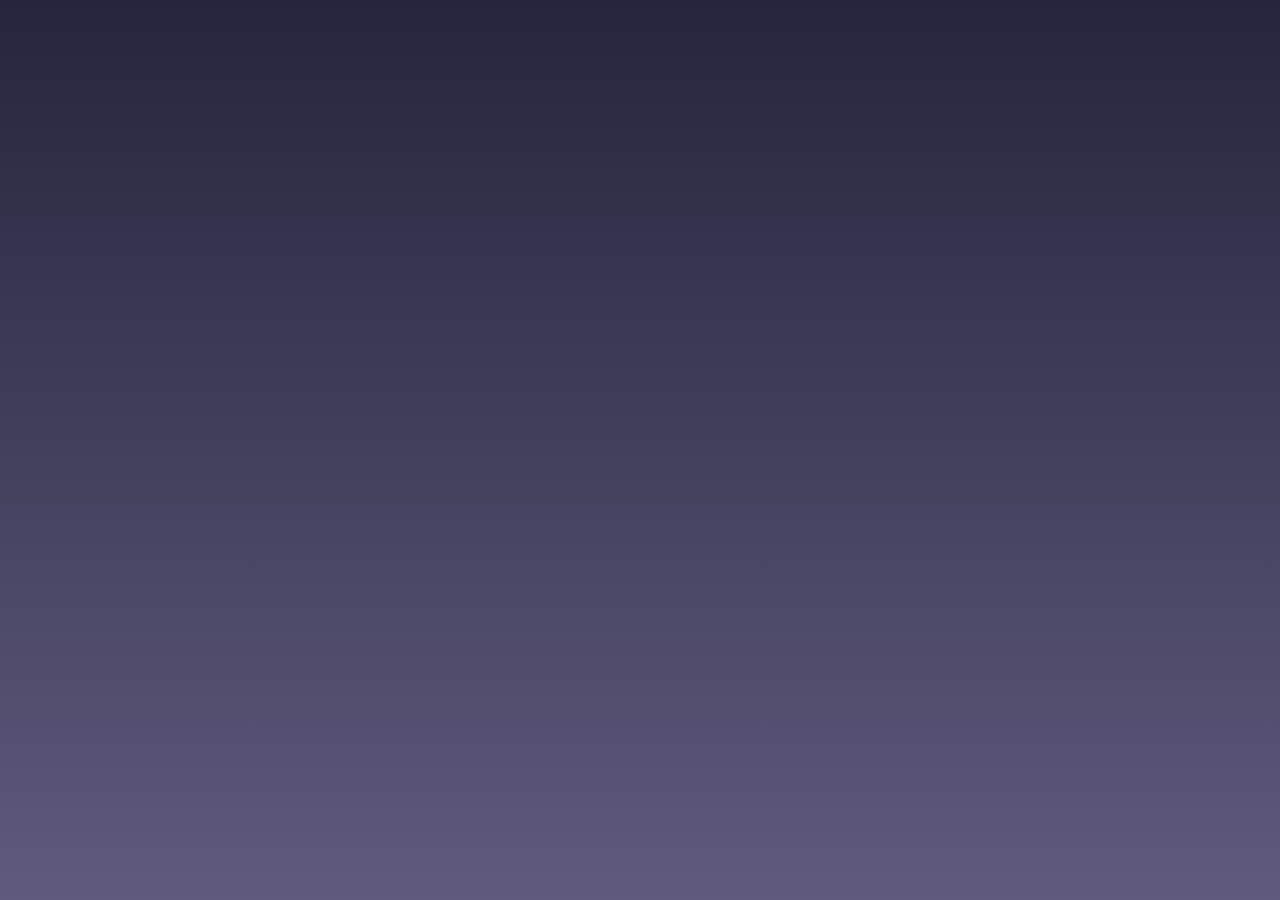
==== carte.html @ 83447ca9 "carousel done" ====
<!doctype html>
<html lang="fr">
<head>
    <meta charset="UTF-8">
    <meta name="viewport"
          content="width=device-width, user-scalable=no, initial-scale=1.0, maximum-scale=1.0, minimum-scale=1.0">
    <meta http-equiv="X-UA-Compatible" content="ie=edge">
    <link rel="stylesheet" href="style.css" />
    <link href="https://fonts.googleapis.com/css2?family=Patrick+Hand+SC&display=swap" rel="stylesheet">
    <link href="https://fonts.googleapis.com/css2?family=Roboto&display=swap" rel="stylesheet">
    <title>Notre carte</title>
</head>
<body>

</body>
</html>
---- style.css ----
/* COMMON RULES */

:root {
  --main-color: blue;
  --secondary-color: orange;
  --light: #f3f3f3;
  --dark: rgb(0, 0, 29);
  --text-font: "Roboto", sans-serif;
  --title-font: "Patrick Hand SC", cursive;
  --text-font-size: 14px;
  --title-font-size: 18px;
  --spacing: 8px;
  --formWidth: 100%;
  --formMargin: 8px 0;
  --formPadding: 8px 20px;
  --burgerMenu-font-size: 21px;
}

* {
  box-sizing: border-box;
  margin: 0;
  padding: 0;
}

a {
  text-decoration: none;
  color: var(--light);
}

html {
  scroll-behavior: smooth;
  font-family: "Roboto", sans-serif;
}

body {
  background-image: linear-gradient(
      rgba(0, 0, 29, 0.856),
      rgba(18, 9, 61, 0.671)
    ),
    url("https://fastly.4sqi.net/img/general/600x600/38168747_5cQcwEpfouMfTwqoxEsdRtKNItq2IvJR6uncRZeHnVI.jpg");
  background-repeat: no-repeat;
  background-size: cover;
  background-attachment: fixed;
  color: var(--light);
  text-align: center;
}

h1 {
  font-family: var(--title-font);
  font-size: calc(var(--title-font-size) * 1.5);
  text-align: left;
}

h2 {
  font-family: var(--title-font);
  font-size: calc(var(--title-font-size) * 3);
  text-align: center;
}

h3 {
  font-size: var(--title-font-size);
  margin: 5px;
}

section {
  margin: 0;
  height: 100vh;
  width: 100%;
  padding-top: calc(var(--spacing) * 4);
  padding-bottom: calc(var(--spacing) * 4);
}
/* end of COMMON RULES */

/* beginning of BURGER MENU */
#burgerLogo {
  width: 50px;
  height: 50px;
  position: fixed;
  top: 15px;
  left: 15px;
  z-index: 1;
}

#burgerToggle {
  position: fixed;
  top: 50px;
  left: 50px;
  z-index: 1;
  font-size: var(--burgerMenu-font-size);
  line-height: 1.6;
}

#burgerToggle a {
  text-decoration: none;
  color: var(--light);
  transition: color 0.3s ease;
}

#burgerToggle a:hover {
  color: var(--light);
}

#checkbox {
  display: block;
  width: 50px;
  height: 50px;
  position: fixed;
  top: 15px;
  left: 15px;

  cursor: pointer;

  opacity: 0;
  z-index: 2;
}

#burgerMenu {
  position: fixed;
  width: 300px;
  height: 100%;
  margin: -100px 0 0 -50px;
  padding: 50px;
  padding-top: 125px;

  background-color: rgb(0, 0, 29);
  opacity: 70%;
  list-style-type: none;

  transform-origin: 0% 0%;
  transform: translate(-100%, 0);

  transition: transform 0.5s cubic-bezier(0.77, 0.2, 0.05, 1);
}

.burgerMenu-elem {
  text-align: left;
}

#checkbox:checked ~ ul {
  transform: none;
}

/* end of BURGER MENU */

/* beginning of FLOATING CONTACT BUTTON */

.floating-contact-button {
  z-index: 1;
  position: fixed;
  width: 100vw;
  height: 50px;
  bottom: 0px;
  background-color: var(--main-color);
  filter: drop-shadow(0 0 5px black);
  border-color: var(--main-color);
  display: flex;
  justify-content: center;
  align-items: center;
  font-size: 20px;
  color: var(--light);
}

.floating-contact-button:hover {
  cursor: pointer;
  background-color: var(--light);
  color: var(--main-color);
}

button:hover {
  background-color: var(--light);
  color: var(--main-color);
}

.floating-contact-button-fade-out {
  display: none;
}

/* end of FLOATING CONTACT BUTTON */

/* beginning of HOME section */
.home {
  display: flex;
  flex-direction: column;
  justify-content: center;
  align-items: center;
}

.logo-img {
  width: 300px;
  margin-bottom: calc(var(--spacing) * 12);
}

.arrow-down {
  border: solid rgb(255, 255, 255);
  border-width: 0 3px 3px 0;
  display: inline-block;
  padding: 5px;
  transform: rotate(45deg);
}
/* end of HOME section */

/* beginning of ABOUT section */
.about {
  background-color: rgb(0, 0, 29);
  opacity: 90%;
  background-repeat: no-repeat;
  background-size: cover;
}

.about-box {
  text-align: center;
  background-color: linear-gradient(rgb(184, 170, 196), rgb(255, 255, 255));
  padding: calc(var(--spacing) * 2);
  margin-top: 5rem;
  margin-bottom: 5rem;
}

.about h2 {
  margin-bottom: var(--spacing);
}

.about p {
  padding: var(--spacing);
}

.img-cocktails-counter {
  height: 200px;
  transform: rotate(-4deg);
  margin: -5rem 0 calc(var(--spacing) * 2) 0;
}

.img-toast-box {
  height: 200px;
  width: 100%;
  background-image: url("https://images.ctfassets.net/ol8t390k40t7/3AvH9Jo1HWIiuqgWQUMmyW/887152d395f2b09087dd9850dfda6f01/0014.jpg");
  background-repeat: no-repeat;
  background-size: cover;
  background-position-y: center;
  margin-top: calc(var(--spacing) * 2);
  margin-bottom: -5rem;
}
/* end of ABOUT section */

/* beginning MENU section */
/********************************
* Carousel styles
*********************************/
.menu {
  height: 100%;
}
.carousel-items {
  /* height: 100%; */
  display: -webkit-box;
  display: flex;
  overflow-x: scroll;
  padding: 1rem 0;
  -ms-scroll-snap-type: x mandatory;
  scroll-snap-type: x mandatory;
  scroll-behavior: auto;
  scroll-behavior: smooth;
}

.carousel-item {
  -webkit-box-flex: 1;
  flex: 1 0 250px;
  margin-left: 1rem;
  scroll-snap-align: center;
  scroll-behavior: auto;
  scroll-behavior: smooth;
}

::-webkit-scrollbar-track {
  background-color: #f5f5f5;
}

::-webkit-scrollbar {
  height: 0px;
  background-color: #3d4852;

}

::-webkit-scrollbar-thumb {
  background-color: #3d4852;
  border-radius: 3px;
  width: 30px;
  height: 40px;
}

.photo-cocktail {
  height: 500px;
}

.toute-la-carte {
  cursor: pointer;
  border-radius: 25px;
  padding: 100px;
  padding: var(--formPadding);
  margin: var(--formMargin);
  background-color: var(--dark);
  opacity: 0.8;
  color: var(--light);
  border: 1px solid var(--light);
  width: 300px;
  align-items: center;
  margin-left: auto;
  margin-right: auto;
  margin-top: 50px;
  margin-bottom: 50px;
}

.toute-la-carte:hover {
  border: 1px solid var(--dark);
  background-color: var(--light);
  color: var(--dark);
}

/* end of MENU section */

/* beginning of EVENTS section */
.events {
  width: 100%;
  height: 100%;
  padding: var(--spacing);
  background-color: rgb(0, 0, 29);
  opacity: 90%;
  display: flex;
  flex-direction: column;
  justify-content: space-around;
}

li {
  list-style-type: none;
}
.events-subtitle > p {
  text-align: center;
  padding: var(--spacing);
}

.events ul {
  list-style: none;
}

.events-week {
  display: flex;
  flex-wrap: wrap;
  justify-content: space-evenly;
  margin: auto;
}

.events-week li {
  margin: calc(var(--spacing) * 2);
  width: 350px;
  height: 425px;
  background-color: var(--light);
  padding: var(--spacing);
  box-shadow: 0 0.2rem 1.2rem rgba(0, 0, 0, 0.2);
}
.day-header {
  height: 300px;
  width: 100%;
  overflow: hidden;
}

.day-header img {
  height: 100%;
  width: 100%;
  display: block;
  object-fit: cover;
  filter: grayscale(100%);
}
img:hover {
  filter: grayscale(0%);
}

.day-body {
  justify-content: center;
  align-items: center;
  font-size: var(--text-font-size);
}

.day-body > h3 {
  color: var(--dark);
}
.day-body > p {
  margin: calc(var(--spacing) / 2) 0 0 0;
  color: var(--dark);
}
/* end of EVENTS section */

/* beginning of CONTACT section  */
.contact {
  display: grid;
  justify-content: center;
  align-content: center;
  margin-top: var(--sectionMargin);
  color: var(--light);
  height: 100%;
}

.contact-body {
  box-sizing: content-box;
  display: grid;
  grid-template-columns: 1fr 1fr;
  grid-template-rows: 1fr 1fr;
  max-width: 900px;
  height: 100%;
}

.contact_style {
  width: var(--formWidth);
  padding: var(--formPadding);
  margin: var(--formMargin);
}

.map {
  grid-column: 2/3;
}

.info {
  grid-column: 1/2;
  padding-top: 80px;
  padding-left: 10px;
}

.info p {
  font-size: var(--title-font-size);
  padding: 10px;
}

.form {
  font-size: var(--text-font-size);
  font: var(--text-font);
  padding: 10px;
}

.form input,
select,
textarea {
  border: none;
  border-bottom: 1px solid var(--light);
  border-left: 1px solid var(--light);
  background-color: var(--dark);
  color: var(--light);
  opacity: 0.8;
}

textarea {
  resize: none;
  height: 70px;
}

#date {
  display: none;
}

#msg {
  display: none;
}

.formButton {
  display: block;
  justify-content: center;
}

#formButton {
  cursor: pointer;
  border-radius: 25px;
  padding: 10px;
  padding: var(--formPadding);
  margin: var(--formMargin);
  background-color: var(--dark);
  opacity: 0.8;
  color: var(--light);
  border: 1px solid var(--light);
}

#formButton:hover {
  border: 1px solid var(--dark);
  background-color: var(--light);
  color: var(--dark);
}
/* end of CONTACT section */

/* beginning of FOOTER */
footer {
  width: 100%;
  height: 80px;
  background-color: rgb(0, 0, 29);
  opacity: 90%;
  line-height: 25px;
  margin: 0px;
  display: flex;
  justify-content: space-between;
  align-items: center;
  margin-bottom: 50px;
}
footer p {
  font-size: var(--text-font-size);
  margin-top: 0px;
  color: var(--light);
}
.footer-networks {
  margin-left: calc(var(--spacing) * 2);
}
.footer-networks a {
  padding-right: var(--spacing);
}
.footer-legal {
  margin-right: calc(var(--spacing) * 2);
  text-align: right;
}

.icon {
  width: 30px;
  height: 30px;
  fill: var(--light);
}
/* end of FOOTER */

/* MEDIA */
/*media contact*/
@media screen and (max-width: 768px) {
  .form {
    grid-column: 1/3;
    grid-row: 2/3;
  }

  .map {
    grid-row: 1/2;
  }
}

@media screen and (min-width: 768px) {
  .form {
    grid-row: 2/3;
    grid-column: 1/2;
  }

  .map {
    grid-row: 1/3;
  }
}
/* END media contact */
/* END MEDIA */
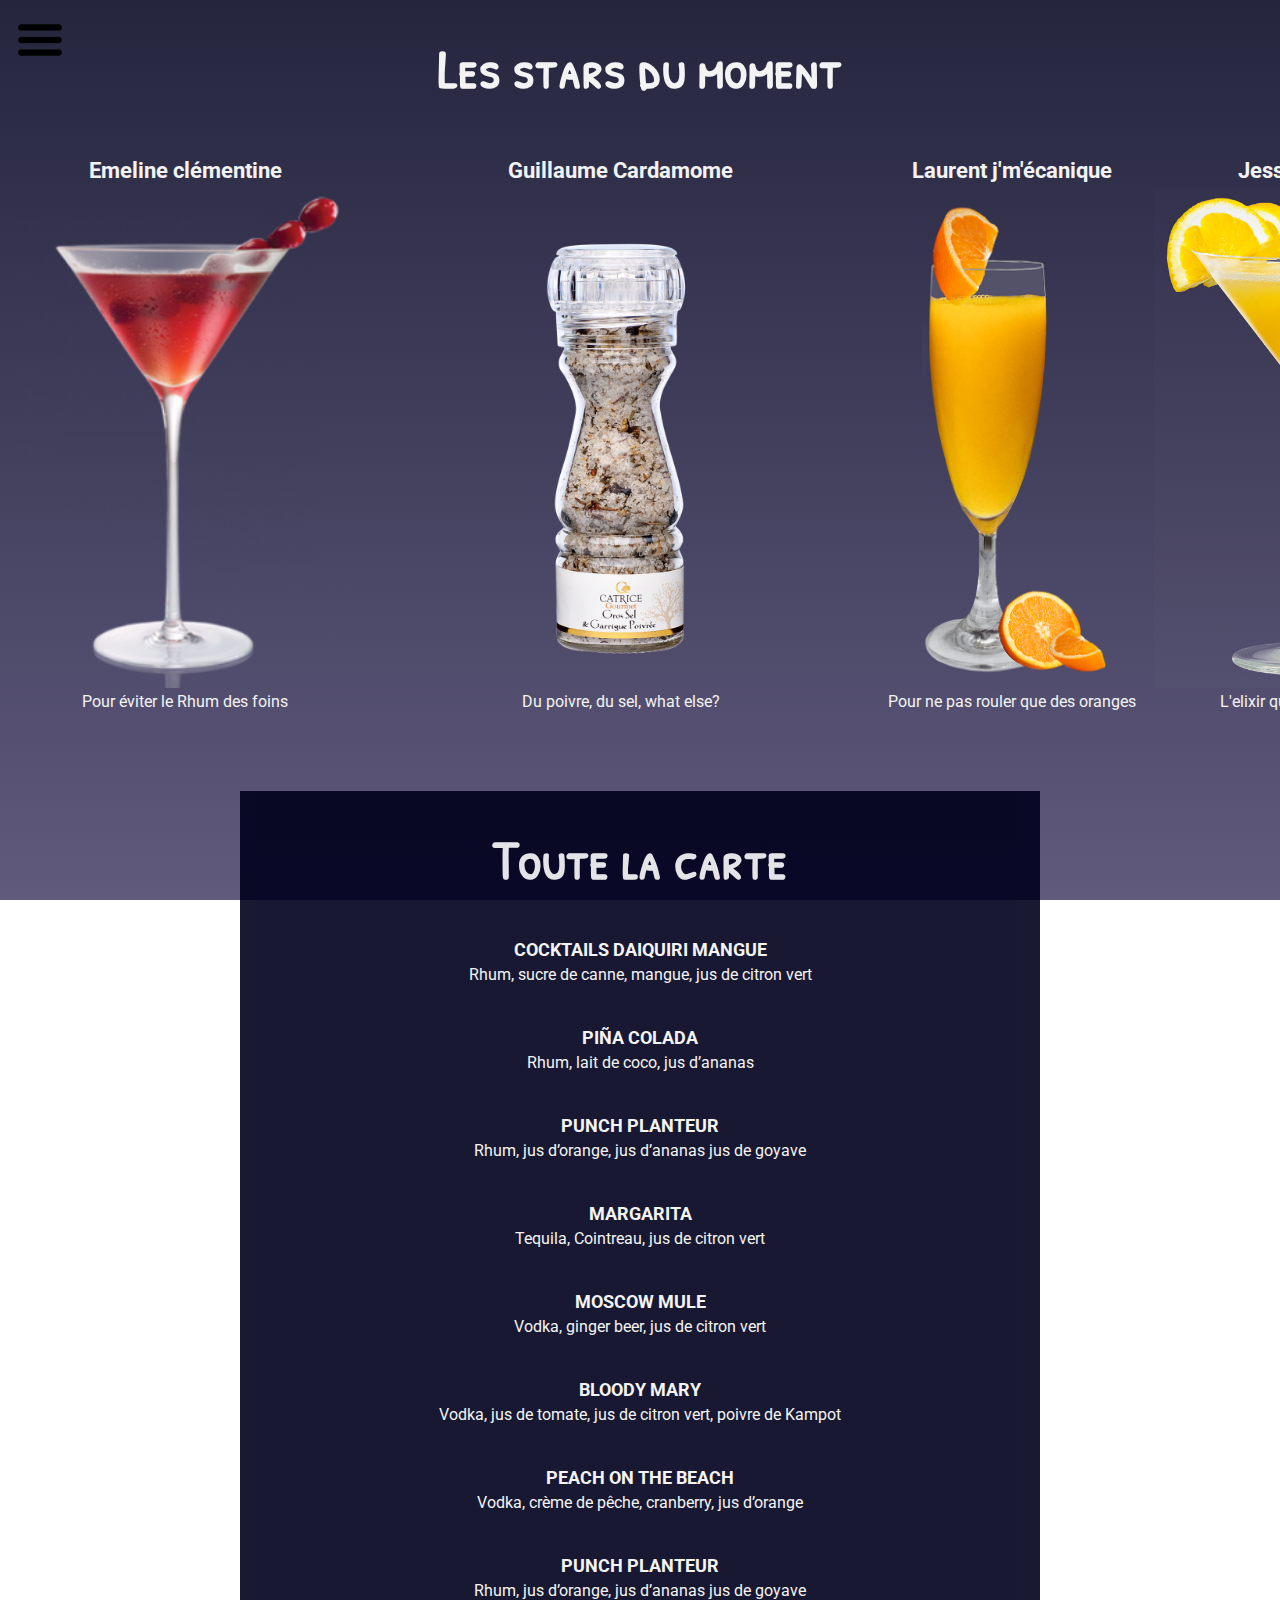
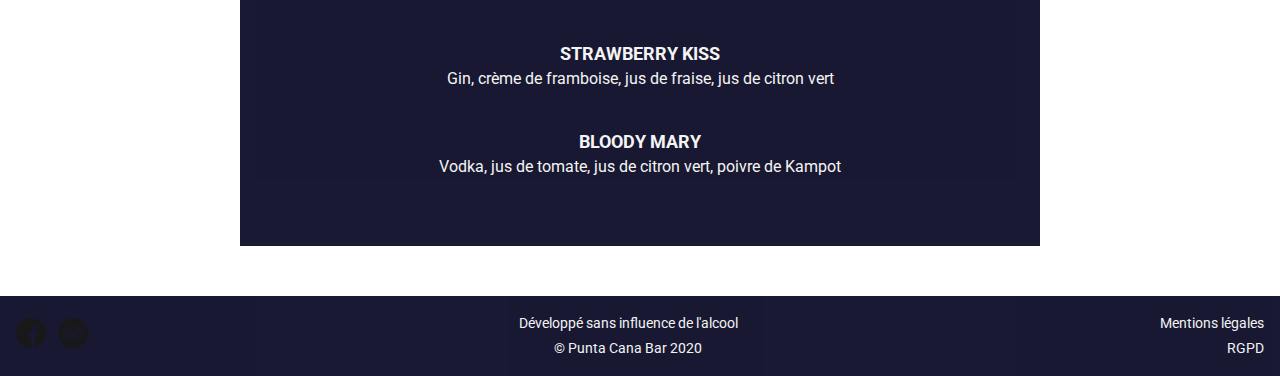
==== commit f7fb5186: "Merge branch 'feature/menu' into develop" ====
--- a/carte.html
+++ b/carte.html
@@ -1,16 +1,147 @@
-<!doctype html>
+<!DOCTYPE html>
 <html lang="fr">
-<head>
-    <meta charset="UTF-8">
-    <meta name="viewport"
-          content="width=device-width, user-scalable=no, initial-scale=1.0, maximum-scale=1.0, minimum-scale=1.0">
-    <meta http-equiv="X-UA-Compatible" content="ie=edge">
+  <head>
+    <meta charset="UTF-8" />
+    <meta name="viewport" content="width=device-width, initial-scale=1.0" />
     <link rel="stylesheet" href="style.css" />
     <link href="https://fonts.googleapis.com/css2?family=Patrick+Hand+SC&display=swap" rel="stylesheet">
     <link href="https://fonts.googleapis.com/css2?family=Roboto&display=swap" rel="stylesheet">
-    <title>Notre carte</title>
-</head>
-<body>
+    <link rel="shortcut icon" type="image/x-icon" href="./cocktail.ico">
+    <title>Toute notre carte</title>
+  </head>
 
-</body>
-</html>+  <body>
+    <header>
+      <nav id="burgerToggle">
+        <input type="checkbox" id="checkbox" />
+        <img src="./img/burger_icon.svg.png" alt="menu icon" id="burgerLogo" />
+        <ul id="burgerMenu">
+          <a href="./index.html#home#home">
+            <li class="burgerMenu-elem">
+              <h1>Punta Cana Bar</h1>
+            </li>
+          </a>
+          <a href="./index.html#about">
+            <li class="burgerMenu-elem">Le bar</li>
+          </a>
+          <a href="./index.html#menu">
+            <li class="burgerMenu-elem">La carte</li>
+          </a>
+          <a href="./index.html#events">
+            <li class="burgerMenu-elem">Nos événements</li>
+          </a>
+          <a href="./index.html#contact">
+            <li class="burgerMenu-elem">Nous contacter</li>
+          </a>
+        </ul>
+      </nav>
+    </header>
+    <section class="menu" id="menu">
+      <h2>Les stars du moment</h2>
+      <section class="carousel">
+        <ul class="carousel-items">
+            <li class="carousel-item">
+                <div class="card">
+                    <h3 class="card-title">Emeline clémentine</h3>
+                    <img class="photo-cocktail" src="./img/cocktail1.png" />
+                    <div class="card-content">
+                        <p>Pour éviter le Rhum des foins</p>
+                        <!-- <a href="#" class="formButton" id="#formButton">Toute la carte</a> -->
+                    </div>
+                </div>
+            </li>
+            <li class="carousel-item">
+              <div class="card">
+                  <h3 class="card-title">Guillaume Cardamome</h3>
+                  <img class="photo-cocktail" src="./img/cocktail9.png" />
+                  <div class="card-content">
+                      <p>Du poivre, du sel, what else?</p>
+                      <!-- <a href="#" class="button">Toute la carte</a> -->
+                  </div>
+              </div>
+          </li>
+          <li class="carousel-item">
+            <div class="card">
+                <h3 class="card-title">Laurent j'm'écanique</h3>
+                <img class="photo-cocktail" src="./img/cocktail6.png" />
+                <div class="card-content">
+                    <p>Pour ne pas rouler que&nbsp;des&nbsp;oranges</p>
+                    <!-- <a href="#" class="button">Toute la carte</a> -->
+                </div>
+            </div>
+        </li>
+            <li class="carousel-item">
+                <div class="card">
+                    <h3 class="card-title">Jessica banana</h3>
+                    <img class="photo-cocktail" src="./img/cocktail2.png" />
+                    <div class="card-content">
+                        <p>L'elixir qui donne le sourire</p>
+                        <!-- <a href="#" class="button">Toute la carte</a> -->
+                    </div>
+                </div>
+            </li>
+  
+            <li class="carousel-item">
+                <div class="card">
+                    <h3 class="card-title">Anna Stepanov</h3>
+                    <img class="photo-cocktail" src="./img/cocktail5.png" />
+                    <div class="card-content">
+                        <p>Mais c'tait pas vieux non plus</p>
+                        <!-- <a href="#" class="button">Toute la carte</a> -->
+                    </div>
+                </div>
+            </li>
+  
+        </ul>
+      </section>
+    </section>
+    <section class="carte-detaillee" id="about">
+      <div class=".carte-detaillee-box">
+        <h2>Toute la carte</h2>
+            <br></br>  
+                <h3>COCKTAILS DAIQUIRI MANGUE</h3><p> Rhum, sucre de canne, mangue, jus de citron vert </p>
+            <br></br>
+                <h3>PIÑA COLADA</h3><p> Rhum, lait de coco, jus d’ananas</p>
+            <br></br>
+                <h3>PUNCH PLANTEUR</h3><p>Rhum, jus d’orange, jus d’ananas jus de goyave</p>
+            <br></br>
+                <h3>MARGARITA</h3><p>Tequila, Cointreau, jus de citron vert </p>
+            <br></br>
+                <h3>MOSCOW MULE</h3><p>Vodka, ginger beer, jus de citron vert  </p>
+            <br></br>
+                <h3>BLOODY MARY</h3><p>Vodka, jus de tomate, jus de citron vert, poivre de Kampot</p>
+            <br></br>
+                <h3>PEACH ON THE BEACH</h3><p> Vodka, crème de pêche, cranberry, jus d’orange</p>
+            <br></br>
+                <h3>PUNCH PLANTEUR</h3><p>Rhum, jus d’orange, jus d’ananas jus de goyave</p>
+            <br></br>
+                <h3>STRAWBERRY KISS</h3><p>Gin, crème de framboise, jus de fraise, jus de citron vert </p>
+            <br></br>
+                <h3>BLOODY MARY</h3><p>Vodka, jus de tomate, jus de citron vert, poivre de Kampot</p>
+            <br></br>
+            
+ 
+        </p>
+      </div>
+    </section>
+
+    <footer>
+        <div class="footer-networks">
+          <a
+            href="https://www.facebook.com/puntacana.bartapas/?rf=265506510133879" target="_blank"><img
+              class="icon" src="./img/icon-facebook.svg" /></a>
+          <a href="https://www.tripadvisor.fr/Attraction_Review-g187079-d6608060-Reviews-Punta_Cana_Bar_Tapas-Bordeaux_Gironde_Nouvelle_Aquitaine.html" target="_blank"><img class="icon"
+              src="./img/icon-tripadvisor.svg"/></a>
+        </div>
+        <div class="footer-credits">
+          <p>Développé sans influence de l'alcool</p>
+          <p>&copy; Punta Cana Bar 2020</p>
+        </div>
+        <div class="footer-legal">
+          <p><a href="./ml.html">Mentions légales</a></p>
+          <p><a href="./rgpd.html">RGPD</a></p>
+        </div>
+      </footer>
+    <script src="script.js"></script>
+  </body>
+</html>
--- a/style.css
+++ b/style.css
@@ -1,12 +1,12 @@
 /* COMMON RULES */
 
 :root {
-  --main-color: blue;
-  --secondary-color: orange;
-  --light: #f3f3f3;
-  --dark: rgb(0, 0, 29);
-  --text-font: "Roboto", sans-serif;
-  --title-font: "Patrick Hand SC", cursive;
+  --main-color: #3279FF ;
+  --secondary-color: orange ;
+  --light: #F3F3F3;
+  --dark:  rgb(0, 0, 29);
+  --text-font: 'Roboto', sans-serif;
+  --title-font: 'Patrick Hand SC', cursive;
   --text-font-size: 14px;
   --title-font-size: 18px;
   --spacing: 8px;
@@ -64,7 +64,6 @@
 
 section {
   margin: 0;
-  height: 100vh;
   width: 100%;
   padding-top: calc(var(--spacing) * 4);
   padding-bottom: calc(var(--spacing) * 4);
@@ -147,17 +146,17 @@
 .floating-contact-button {
   z-index: 1;
   position: fixed;
+  bottom: 0px;
   width: 100vw;
   height: 50px;
-  bottom: 0px;
+  margin: auto;
   background-color: var(--main-color);
   filter: drop-shadow(0 0 5px black);
   border-color: var(--main-color);
-  display: flex;
-  justify-content: center;
-  align-items: center;
+  line-height: 50px;
   font-size: 20px;
   color: var(--light);
+  display: none;
 }
 
 .floating-contact-button:hover {
@@ -171,14 +170,11 @@
   color: var(--main-color);
 }
 
-.floating-contact-button-fade-out {
-  display: none;
-}
-
 /* end of FLOATING CONTACT BUTTON */
 
 /* beginning of HOME section */
 .home {
+  height: 100vh;
   display: flex;
   flex-direction: column;
   justify-content: center;
@@ -187,32 +183,59 @@
 
 .logo-img {
   width: 300px;
-  margin-bottom: calc(var(--spacing) * 12);
 }
 
 .arrow-down {
-  border: solid rgb(255, 255, 255);
-  border-width: 0 3px 3px 0;
-  display: inline-block;
-  padding: 5px;
-  transform: rotate(45deg);
+  width: 30px;
+  animation-name: verticalSliding;
+  animation-duration: 2s;
+  animation-iteration-count: infinite;
+}
+
+@keyframes verticalSliding {
+  0% {
+    transform: translate(0px, 30px);
+  }
+  50% {
+    transform: translate(0px, 80px);
+  }
+  100% {
+    transform: translate(0px, 30px);
+  }
 }
 /* end of HOME section */
 
 /* beginning of ABOUT section */
 .about {
+  height: 100%;
   background-color: rgb(0, 0, 29);
   opacity: 90%;
   background-repeat: no-repeat;
   background-size: cover;
 }
 
-.about-box {
+.carte-detaillee-box {
   text-align: center;
   background-color: linear-gradient(rgb(184, 170, 196), rgb(255, 255, 255));
   padding: calc(var(--spacing) * 2);
-  margin-top: 5rem;
-  margin-bottom: 5rem;
+  margin-top: 0px;
+  margin-bottom: 0px;
+}
+
+.carte-detaillee {
+  background-color: rgb(0, 0, 29);
+  opacity: 90%;
+  background-repeat: no-repeat;
+  background-size: cover;
+  width: 100%;
+  margin: 0 auto;
+  margin-bottom: 50px;
+}
+
+.about-box {
+    text-align: center;
+    background-color: linear-gradient(rgb(184, 170, 196), rgb(255, 255, 255));
+    padding: calc(var(--spacing) * 2);
 }
 
 .about h2 {
@@ -221,12 +244,6 @@
 
 .about p {
   padding: var(--spacing);
-}
-
-.img-cocktails-counter {
-  height: 200px;
-  transform: rotate(-4deg);
-  margin: -5rem 0 calc(var(--spacing) * 2) 0;
 }
 
 .img-toast-box {
@@ -236,8 +253,8 @@
   background-repeat: no-repeat;
   background-size: cover;
   background-position-y: center;
-  margin-top: calc(var(--spacing) * 2);
-  margin-bottom: -5rem;
+  margin-top: calc(var(--spacing) * 4);
+  margin-bottom: calc(var(--spacing) * 5);
 }
 /* end of ABOUT section */
 
@@ -276,7 +293,6 @@
 ::-webkit-scrollbar {
   height: 0px;
   background-color: #3d4852;
-
 }
 
 ::-webkit-scrollbar-thumb {
@@ -311,7 +327,12 @@
 .toute-la-carte:hover {
   border: 1px solid var(--dark);
   background-color: var(--light);
-  color: var(--dark);
+  color: var(--dark)
+}
+
+.card-title {
+  font-size: calc(var(--title-font-size) * 1.2);
+
 }
 
 /* end of MENU section */
@@ -366,10 +387,6 @@
   width: 100%;
   display: block;
   object-fit: cover;
-  filter: grayscale(100%);
-}
-img:hover {
-  filter: grayscale(0%);
 }
 
 .day-body {
@@ -401,7 +418,7 @@
   box-sizing: content-box;
   display: grid;
   grid-template-columns: 1fr 1fr;
-  grid-template-rows: 1fr 1fr;
+  grid-template-rows: 1fr 2fr;
   max-width: 900px;
   height: 100%;
 }
@@ -447,18 +464,15 @@
 textarea {
   resize: none;
   height: 70px;
-}
-
-#date {
   display: none;
 }
 
-#msg {
+::-webkit-calendar-picker-indicator {
+  filter: invert(1);
+}
+
+#date-container {
   display: none;
-}
-
-.formButton {
-  display: block;
   justify-content: center;
 }
 
@@ -492,19 +506,22 @@
   display: flex;
   justify-content: space-between;
   align-items: center;
-  margin-bottom: 50px;
-}
+}
+
 footer p {
   font-size: var(--text-font-size);
   margin-top: 0px;
   color: var(--light);
 }
+
 .footer-networks {
   margin-left: calc(var(--spacing) * 2);
 }
+
 .footer-networks a {
   padding-right: var(--spacing);
 }
+
 .footer-legal {
   margin-right: calc(var(--spacing) * 2);
   text-align: right;
@@ -517,9 +534,12 @@
 }
 /* end of FOOTER */
 
-/* MEDIA */
-/*media contact*/
+/*________________________________________________________________________________SCREENS___ */
+
+/*______________________________________________________________________MOBILE___ */
+
 @media screen and (max-width: 768px) {
+  /*media contact*/
   .form {
     grid-column: 1/3;
     grid-row: 2/3;
@@ -528,9 +548,60 @@
   .map {
     grid-row: 1/2;
   }
-}
-
+  /* END media contact */
+
+  /* media footer */
+
+  footer {
+    height: 200px;
+    display: flex;
+    flex-direction: column;
+    justify-content: space-around;
+    align-items: center;
+    margin: 0;
+  }
+  .footer-networks {
+    order: 1;
+  }
+  .footer-legal {
+    order: 2;
+  }
+  .footer-credits {
+    order: 3;
+  }
+
+  .footer-networks {
+    margin-left: 0;
+    margin-right: 0;
+  }
+
+  .footer-networks a {
+    padding-right: var(--spacing);
+    padding-left: var(--spacing);
+  }
+
+  .footer-legal {
+    margin-right: calc(var(--spacing) * 2);
+    margin-left: calc(var(--spacing) * 2);
+    text-align: center;
+  }
+
+  /* end media footer */
+}
+/*______________________________________________________________________TABLET___ */
 @media screen and (min-width: 768px) {
+  /* start of ABOUT section */
+  .about-p {
+    margin-bottom: calc(var(--spacing) * 3);
+  }
+
+  .img-toast-box {
+    width: 85%;
+    margin: 0 auto;
+  }
+  /* end of ABOUT section */
+
+  /*media contact*/
   .form {
     grid-row: 2/3;
     grid-column: 1/2;
@@ -538,7 +609,92 @@
 
   .map {
     grid-row: 1/3;
-  }
-}
-/* END media contact */
+    max-height: 600px;
+  }
+  /* END media contact */
+}
+/*______________________________________________________________________DESKTOP___ */
+@media screen and (min-width: 1200px) {
+  /* start of HOME section */
+  .logo-img {
+    width: 500px;
+    margin-bottom: 0;
+  }
+
+  .arrow-down {
+    width: 50px;
+  }
+
+  @keyframes verticalSliding {
+    0% {
+      transform: translate(0px, 0px);
+    }
+    50% {
+      transform: translate(0px, 30px);
+    }
+    100% {
+      transform: translate(0px, 0px);
+    }
+  }
+  /* end of HOME section */
+
+  /* start of ABOUT section */
+  .about {
+    height: 100vh;
+    padding-top: var(--spacing);
+  }
+
+  .about-p {
+    margin-bottom: calc(var(--spacing) * 3);
+  }
+  
+  .img-toast-box {
+    height: 250px;
+    width: 80%;
+    margin-top: calc(var(--spacing) * 3);
+  }
+  /* end of ABOUT section */
+
+  /* start media events */
+  .day-header img {
+    height: 100%;
+    width: 100%;
+    display: block;
+    object-fit: cover;
+    filter: grayscale(100%);
+  }
+  img:hover {
+    filter: grayscale(0%);
+  }
+  /* end media events */
+
+  /*media contact*/
+  .contact {
+    height: 100vh;
+  }
+
+  
+
+  /* END media contact */
+
+    /*other pages*/
+  .carte-detaillee {
+    background-color: rgb(0, 0, 29);
+    opacity: 90%;
+    background-repeat: no-repeat;
+    background-size: cover;
+    width: 800px;
+    margin: 0 auto;
+    margin-bottom: 50px;
+  }
+  /* END media other pages */
+
+/* SPECIAL DESKTOP SCREEN FOR EVENT SECTION */
+@media screen and (min-width: 1550px) {
+  .events {
+    height: 100vh;
+  }
+}
+/* END SPECIAL DESKTOP SCREEN FOR EVENT SECTION */
+
 /* END MEDIA */
